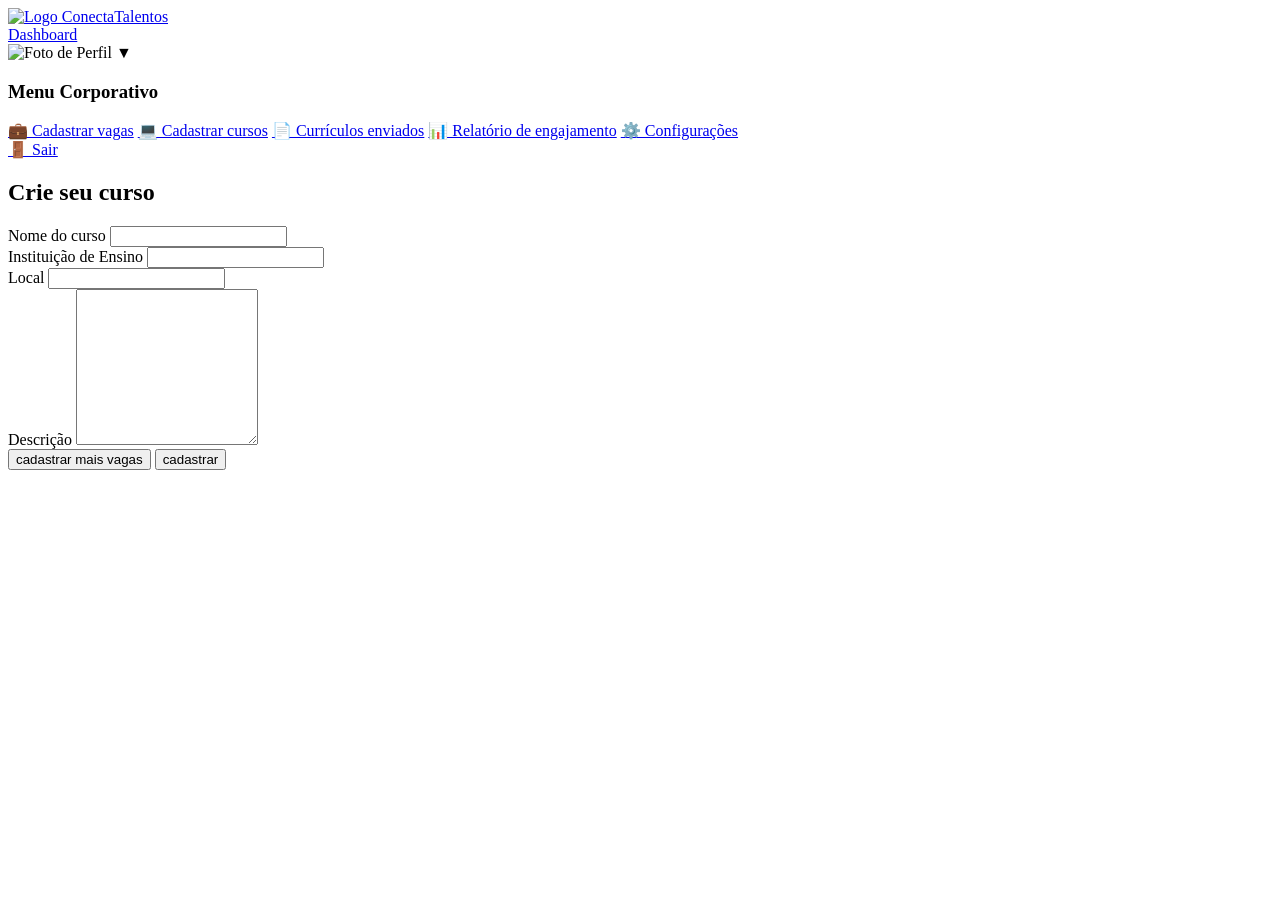
==== cadastrocurso.html @ 680c722c "Add files via upload" ====
<!DOCTYPE html>
<html lang="pt-BR">

<head>
    <meta charset="UTF-8">
    <meta name="viewport" content="width=device-width, initial-scale=1.0">
    <title>Cadastrar Curso</title>

    <link rel="preconnect" href="https://fonts.googleapis.com">
    <link rel="preconnect" href="https://fonts.gstatic.com" crossorigin>
    <link
        href="https://fonts.googleapis.com/css2?family=Inter:wght@400;500;700&family=Poppins:wght@400;600;700&display=swap"
        rel="stylesheet">

    <link rel="icon" type="image/svg+xml" href="assets/Logo.png" />
    <link rel="stylesheet" href="assets/Css/variables.css">
    <link rel="stylesheet" href="assets/Css/styleempresa.css">
    <link rel="stylesheet" href="assets/Css/stylecurso.css">
    <script src="empresa.js"></script>
</head>

<body>

    <header>
        <div class="logo">
            <a href="empresa.html">
                <img src="assets/Conecta.png" alt="Logo ConectaTalentos">
            </a>
        </div>

        <div class="header-usuario">
            <a href="empresa.html" class="link-dashboard">Dashboard</a>

            <div class="perfil-drop" id="btn-perfil">
                <img src="assets/perfildousuario.jpg" alt="Foto de Perfil" class="avatar">
                <span class="seta-drop" id="seta-menu">▼</span>
            </div>

            <!-- Menu Corporativo Dropdown -->
            <div class="menu-corporativo" id="menu-corporativo">
                <div class="menu-header">
                    <span class="menu-dots"></span>
                    <h3>Menu Corporativo</h3>
                </div>

                <nav class="menu-links">
                    <a href="cadastrovaga.html" class="btn-menu">💼 Cadastrar vagas</a>
                    <a href="cadastrocurso.html" class="btn-menu">💻 Cadastrar cursos</a>
                    <a href="#" class="btn-menu">📄 Currículos enviados</a>
                    <a href="#" class="btn-menu">📊 Relatório de engajamento</a>
                    <a href="#" class="btn-menu">⚙️ Configurações</a>
                </nav>

                <div class="menu-footer">
                    <a href="index.html" class="btn-sair">🚪 Sair</a>
                </div>
            </div>
        </div>
    </header>

    <div class="vagas-container">
        <h2 class="titulo-secao verde">Crie seu curso</h2>

        <form class="card-formulario">
            <div class="form-group">
                <label for="nome-curso">Nome do curso</label>
                <input type="text" id="nome-curso" name="nome-curso" required>
            </div>

            <div class="form-group">
                <label for="instituicao">Instituição de Ensino</label>
                <input type="text" id="instituicao" name="instituicao" required>
            </div>

            <div class="form-group">
                <label for="local">Local</label>
                <input type="text" id="local" name="local" required>
            </div>

            <div class="form-group">
                <label for="descricao">Descrição</label>
                <textarea id="descricao" name="descricao" rows="10" required></textarea>
            </div>

            <div class="form-acoes">
                <button type="button" class="btn-secundario btn-verde">cadastrar mais vagas</button>
                <button type="submit" class="btn-primario btn-verde">cadastrar</button>
            </div>
        </form>
    </div>

</body>

</html>
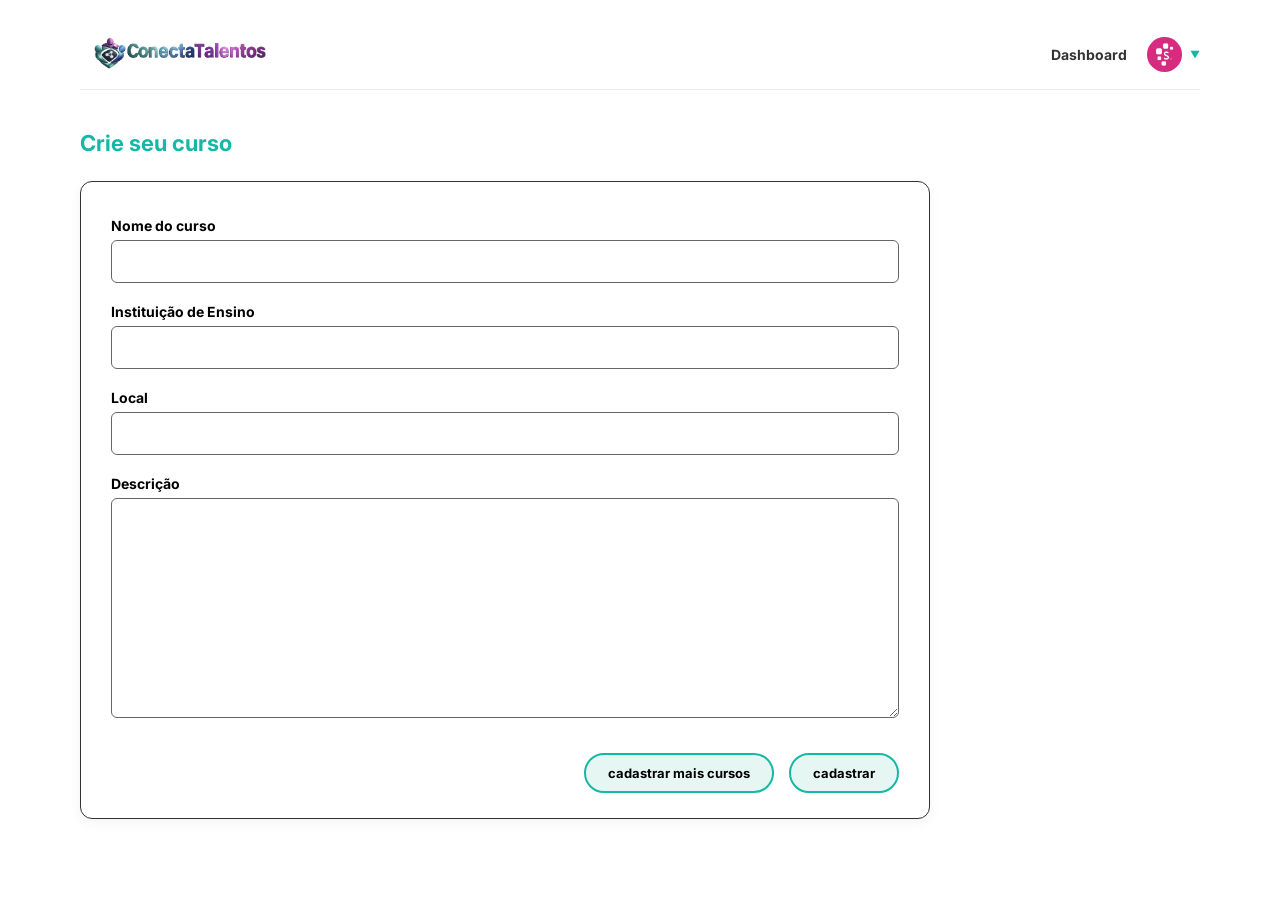
==== commit 08b5fd85: "Add files via upload" ====
--- a/cadastrocurso.html
+++ b/cadastrocurso.html
@@ -83,8 +83,10 @@
             </div>
 
             <div class="form-acoes">
-                <button type="button" class="btn-secundario btn-verde">cadastrar mais vagas</button>
-                <button type="submit" class="btn-primario btn-verde">cadastrar</button>
+                <button type="button" class="btn-secundario btn-verde">cadastrar mais cursos</button>
+                <a href="assets/vagadecurso.pdf">
+                <button type="button" class="btn-primario btn-verde">cadastrar</button>
+                </a>
             </div>
         </form>
     </div>
--- a/assets/Css/variables.css
+++ b/assets/Css/variables.css
@@ -0,0 +1,19 @@
+:root {
+  /* Paleta */
+  --clr-pri: #9c3aba;
+  --clr-prilight: #f1c1ff;
+  --clr-sec: #14b8a6;
+  --clr-seclight: #e6f7f3;
+  --clr-tri: #0025cc;
+  --clr-trilight: #ACBBFF;
+  --clr-trilighter: #89CFF0;
+  --clr-qua: #FF751F;
+  --clr-qualight: #FFD699;
+  --clr-bg: #000000;
+  --clr-gray: #383838;
+  --clr-white: #FFFFFF;
+
+  /* Tipografia */
+  --font-pri: "Poppins", sans-serif;
+  --font-sec: "Inter", sans-serif;
+}
--- a/assets/Css/styleempresa.css
+++ b/assets/Css/styleempresa.css
@@ -0,0 +1,291 @@
+/* Import das variáveis se necessário */
+@import url('variables.css');
+
+* {
+    box-sizing: border-box;
+    margin: 0;
+    padding: 0;
+    font-family: var(--font-sec, 'Inter', sans-serif);
+}
+
+body {
+    background: #ffffff;
+    padding: 20px 80px;
+    color: #000000;
+}
+
+header {
+    display: flex;
+    justify-content: space-between;
+    align-items: center;
+    padding: 15px 0;
+    border-bottom: 1px solid #EAEAEA;
+    margin-bottom: 40px;
+    position: relative;
+    /* Necessário para posicionamento do menu */
+}
+
+.logo {
+    display: flex;
+    align-items: center;
+    gap: 10px;
+}
+
+.logo img {
+    width: 200px;
+}
+
+.header-usuario {
+    display: flex;
+    align-items: center;
+    gap: 20px;
+    position: relative;
+    /* Mantém o dropdown alinhado aqui */
+}
+
+.link-dashboard {
+    text-decoration: none;
+    color: #333333;
+    font-size: 14px;
+    font-weight: 700;
+}
+
+.perfil-drop {
+    display: flex;
+    align-items: center;
+    gap: 8px;
+    cursor: pointer;
+    user-select: none;
+}
+
+.avatar {
+    width: 35px;
+    height: 35px;
+    border-radius: 50%;
+    background: #ccc;
+    object-fit: cover;
+}
+
+.seta-drop {
+    font-size: 10px;
+    color: var(--clr-sec, #1DB7A3);
+    transition: transform 0.3s ease;
+}
+
+/* --- ESTILO DO MENU CORPORATIVO (DROPDOWN) --- */
+.menu-corporativo {
+    position: absolute;
+    top: 50px;
+    right: 0;
+    width: 280px;
+    background: #FFFFFF;
+    border-radius: 12px;
+    padding: 20px;
+    box-shadow: 0px 8px 24px rgba(0, 0, 0, 0.12);
+    border: 1px solid #EAEAEA;
+    z-index: 1000;
+
+    /* Animação e estado oculto (subido) */
+    opacity: 0;
+    visibility: hidden;
+    transform: translateY(-15px);
+    transition: all 0.3s ease;
+}
+
+/* Classe ativada pelo JS (visível/descido) */
+.menu-corporativo.ativo {
+    opacity: 1;
+    visibility: visible;
+    transform: translateY(0);
+}
+
+.menu-header {
+    text-align: center;
+    margin-bottom: 15px;
+    position: relative;
+}
+
+.menu-dots {
+    position: absolute;
+    left: 0;
+    top: 0;
+    color: #ACBBFF;
+    font-weight: bold;
+}
+
+.menu-header h3 {
+    font-size: 15px;
+    font-weight: 700;
+    color: #222;
+}
+
+.menu-links {
+    display: flex;
+    flex-direction: column;
+    gap: 10px;
+}
+
+.btn-menu,
+.btn-sair {
+    display: flex;
+    align-items: center;
+    gap: 10px;
+    padding: 10px 14px;
+    border: 1px solid #D0D0D0;
+    border-radius: 8px;
+    text-decoration: none;
+    color: #222222;
+    font-size: 14px;
+    font-weight: 700;
+    transition: background 0.2s, border-color 0.2s;
+}
+
+.btn-menu:hover {
+    background-color: #F8F9FA;
+    border-color: #9D3AB9;
+}
+
+.menu-footer {
+    margin-top: 25px;
+}
+
+.btn-sair {
+    border-color: #CCCCCC;
+}
+
+.btn-sair:hover {
+    background-color: #FFF0F0;
+    border-color: #FF4D4D;
+    color: #D32F2F;
+}
+
+/* Rotação da setinha quando ativo */
+.seta-drop.girar {
+    transform: rotate(180deg);
+}
+
+
+
+/* --- LAYOUT PRINCIPAL DO DASHBOARD --- */
+.dashboard-container {
+    max-width: 780px;
+    /* Largura proporcional ao design */
+}
+
+/* --- CARD STATUS DO PLANO --- */
+.card-status-plano {
+    background: linear-gradient(105deg, var(--clr-pri, #9c3aba) 0%, var(--clr-sec, #14b8a6) 100%);
+    border-radius: 12px;
+    padding: 24px 30px;
+    color: var(--clr-white, #FFFFFF);
+    display: flex;
+    justify-content: space-between;
+    gap: 30px;
+    box-shadow: 0px 8px 20px rgba(0, 0, 0, 0.08);
+}
+
+/* Coluna Esquerda */
+.plano-info-left {
+    display: flex;
+    flex-direction: column;
+}
+
+.plano-info-left h2 {
+    font-size: 26px;
+    font-weight: 700;
+    margin-bottom: 4px;
+}
+
+.plano-badge {
+    font-size: 11px;
+    font-weight: 700;
+    letter-spacing: 0.5px;
+    margin-bottom: 20px;
+    color: rgba(255, 255, 255, 0.9);
+}
+
+.plano-badge .ativado {
+    color: #00FF66;
+    /* Verde em destaque */
+}
+
+/* Círculo Gráfico */
+.circle-progress {
+    width: 100px;
+    height: 100px;
+    border-radius: 50%;
+    background: conic-gradient(var(--clr-sec, #14b8a6) 0%, #00FFCC 100%);
+    display: flex;
+    align-items: center;
+    justify-content: center;
+    margin-left: 15px;
+    box-shadow: 0 0 15px rgba(20, 184, 166, 0.4);
+}
+
+.circle-inner {
+    width: 82px;
+    height: 82px;
+    background: rgba(110, 50, 150, 0.85);
+    /* Fundo Roxo Translúcido interno */
+    border-radius: 50%;
+    display: flex;
+    flex-direction: column;
+    align-items: center;
+    justify-content: center;
+}
+
+.porcentagem {
+    font-size: 13px;
+    font-weight: 700;
+    color: var(--clr-sec, #14b8a6);
+}
+
+.label-premium {
+    font-size: 11px;
+    font-weight: 600;
+    color: var(--clr-sec, #14b8a6);
+}
+
+/* Coluna Direita */
+.plano-info-right {
+    display: flex;
+    flex-direction: column;
+    justify-content: space-between;
+}
+
+.plano-info-right h3 {
+    font-size: 13px;
+    font-weight: 700;
+    margin-bottom: 10px;
+}
+
+.lista-metricas {
+    list-style: none;
+    font-size: 11.5px;
+    line-height: 1.5;
+    opacity: 0.95;
+}
+
+.plano-validade {
+    font-size: 12px;
+    font-weight: 700;
+    margin-top: 15px;
+    letter-spacing: 0.5px;
+}
+
+/* --- SAUDAÇÃO --- */
+.saudacao {
+    margin-top: 30px;
+}
+
+.saudacao h1 {
+    font-size: 28px;
+    color: var(--clr-pri, #9c3aba);
+    font-weight: 700;
+}
+
+.saudacao p {
+    font-size: 16px;
+    color: var(--clr-sec, #14b8a6);
+    font-weight: 600;
+}
--- a/assets/Css/stylecurso.css
+++ b/assets/Css/stylecurso.css
@@ -0,0 +1,98 @@
+/* --- CONTAINER E TÍTULO DO FORMULÁRIO --- */
+.vagas-container {
+    max-width: 850px;
+    margin: 20px 0;
+}
+
+.titulo-secao {
+    font-size: 22px;
+    font-weight: 700;
+    margin-bottom: 25px;
+}
+
+/* Classe para o título verde/turquesa */
+.titulo-secao.verde {
+    color: var(--clr-sec, #14b8a6);
+}
+
+/* --- CARD EXTERNO DO FORMULÁRIO --- */
+.card-formulario {
+    background: #ffffff;
+    border: 1px solid #333333;
+    border-radius: 12px;
+    padding: 35px 30px 25px 30px;
+    box-shadow: 0 4px 12px rgba(0, 0, 0, 0.05);
+    display: flex;
+    flex-direction: column;
+    gap: 20px;
+}
+
+/* --- CAMPOS DE ENTRADA (INPUTS E TEXTAREA) --- */
+.form-group {
+    display: flex;
+    flex-direction: column;
+    gap: 6px;
+}
+
+.form-group label {
+    font-size: 14px;
+    font-weight: 700;
+    color: #000000;
+}
+
+.form-group input,
+.form-group textarea {
+    width: 100%;
+    padding: 12px 14px;
+    border: 1px solid #666666;
+    border-radius: 6px;
+    font-size: 14px;
+    font-family: inherit;
+    outline: none;
+    background-color: #ffffff;
+    transition: border-color 0.2s, box-shadow 0.2s;
+}
+
+.form-group input:focus,
+.form-group textarea:focus {
+    border-color: var(--clr-sec, #14b8a6);
+    box-shadow: 0 0 0 3px rgba(20, 184, 166, 0.15);
+}
+
+.form-group textarea {
+    resize: vertical;
+    min-height: 220px;
+}
+
+/* --- BOTÕES NO CANTO INFERIOR DIREITO --- */
+.form-acoes {
+    display: flex;
+    justify-content: flex-end;
+    gap: 15px;
+    margin-top: 15px;
+}
+
+/* Estilo geral dos botões */
+.btn-secundario,
+.btn-primario {
+    padding: 10px 22px;
+    border-radius: 20px;
+    font-size: 13px;
+    font-weight: 700;
+    cursor: pointer;
+    transition: all 0.2s ease;
+    text-transform: lowercase;
+}
+
+
+.btn-verde {
+    border: 2px solid var(--clr-sec, #14b8a6);
+    background-color: var(--clr-seclight, #e6f7f3);
+    color: #000000;
+}
+
+.btn-verde:hover {
+    background-color: var(--clr-sec, #14b8a6);
+    color: #ffffff;
+}
+
